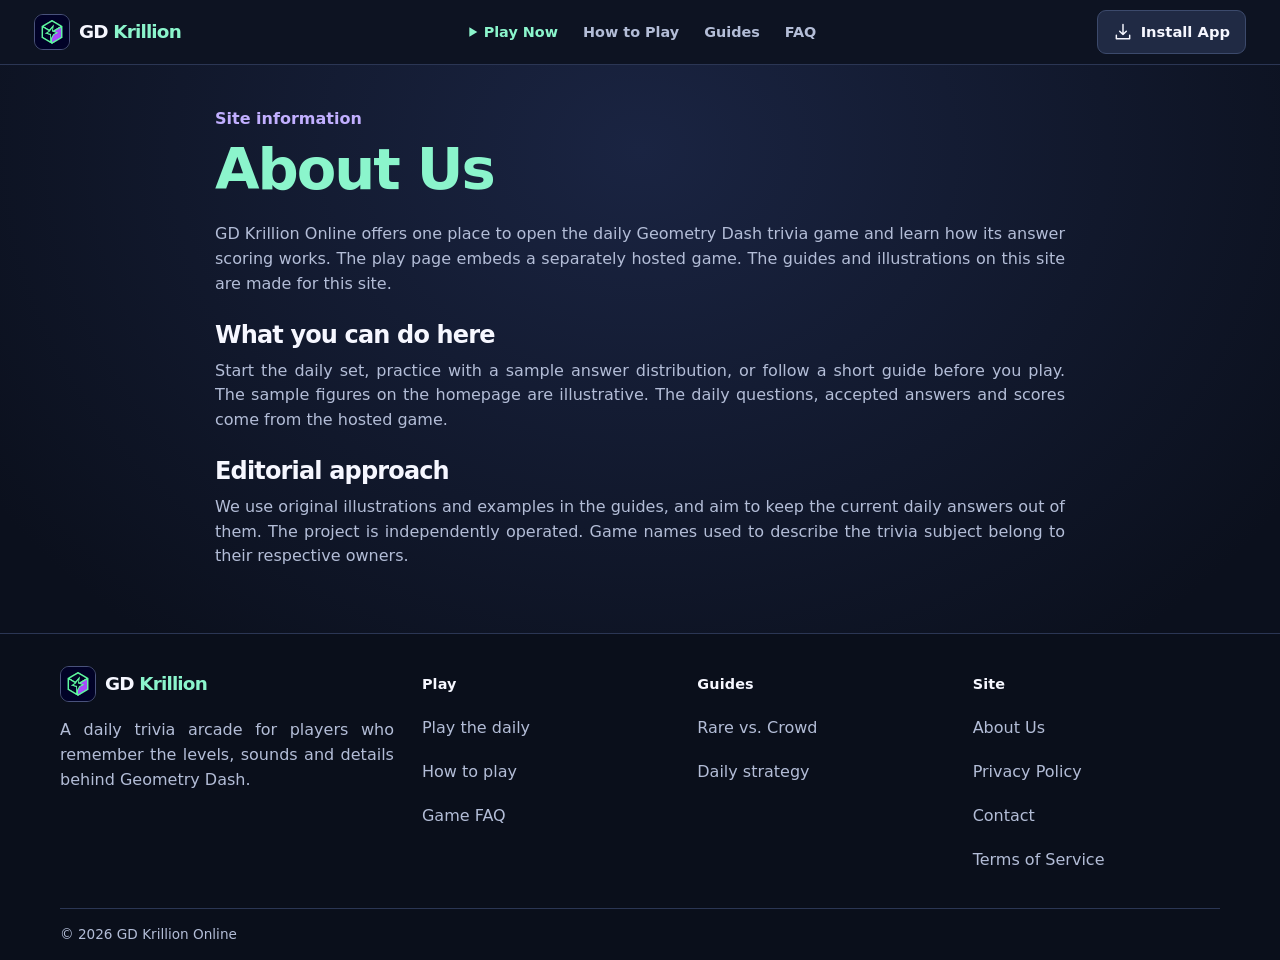
==== about/index.html @ fb990bb6 "first commit" ====
<!doctype html>
<html lang="en">
<head>
  <meta charset="utf-8">
  <meta name="viewport" content="width=device-width, initial-scale=1">
  <meta name="theme-color" content="#0b101d">
  <title>About GD Krillion Online</title>
  <meta name="description" content="Learn about GD Krillion Online, its daily Geometry Dash trivia play page, and its independent spoiler-free guides.">
  <link rel="canonical" href="https://gdkrillion.online/about/">
  <meta property="og:type" content="website"><meta property="og:site_name" content="GD Krillion">
  <meta property="og:title" content="About GD Krillion Online"><meta property="og:description" content="Learn about GD Krillion Online, its daily Geometry Dash trivia play page, and its independent spoiler-free guides.">
  <meta property="og:url" content="https://gdkrillion.online/about/"><meta property="og:image" content="https://gdkrillion.online/images/gd-krillion-cover.webp">
  <meta name="twitter:card" content="summary_large_image"><meta name="twitter:title" content="About GD Krillion Online">
  <meta name="twitter:description" content="Learn about GD Krillion Online, its daily Geometry Dash trivia play page, and its independent spoiler-free guides."><meta name="twitter:image" content="https://gdkrillion.online/images/gd-krillion-cover.webp">
  <link rel="stylesheet" href="/assets/site.css?v=703cd724bf72">
  <link rel="icon" type="image/png" sizes="48x48" href="/images/gd-krillion-favicon.png">
  <link rel="apple-touch-icon" href="/images/gd-krillion-app-192.png">
  <link rel="manifest" href="/site.webmanifest">
  <script defer data-domain="gdkrillion.online" data-api="https://data.1back.link/api/send" src="https://data.1back.link/js/app.js"></script>
  <script type="module" src="/assets/site.js?v=27f0935bd9c5"></script>
</head>
<body>
  <a class="skip" href="#main">Skip to content</a><header class="header">
    <div class="header-inner"><a href="/" class="brand"><img class="logo" src="/images/gd-krillion-logo.webp" width="36" height="36" alt=""><span>GD <strong>Krillion</strong></span></a>
      <nav aria-label="Main navigation">
        <a class="play-link" href="/#play"><svg viewBox="0 0 24 24" width="20" height="20" fill="none" stroke="currentColor" stroke-width="1.75" stroke-linecap="round" stroke-linejoin="round" aria-hidden="true"><path d="m8 5 12 7-12 7z" fill="currentColor" stroke="none"/></svg> Play Now</a>
        <a href="/#how-to-play">How to Play</a><a href="/#guides">Guides</a><a href="/#faq">FAQ</a>
      </nav>
      <button class="install-button button" type="button" id="install-app"><svg viewBox="0 0 24 24" width="20" height="20" fill="none" stroke="currentColor" stroke-width="1.75" stroke-linecap="round" stroke-linejoin="round" aria-hidden="true"><path d="M12 3v12m-4-4 4 4 4-4M4 16v4h16v-4"/></svg> Install App</button>
    </div></header>
  <main id="main"><article class="wrap article prose">
  <div class="article-heading"><p class="kicker">Site information</p><h1>About Us</h1></div><p>GD Krillion Online offers one place to open the daily Geometry Dash trivia game and learn how its answer scoring works. The play page embeds a separately hosted game. The guides and illustrations on this site are made for this site.</p>
   <h2>What you can do here</h2><p>Start the daily set, practice with a sample answer distribution, or follow a short guide before you play. The sample figures on the homepage are illustrative. The daily questions, accepted answers and scores come from the hosted game.</p>
   <h2>Editorial approach</h2><p>We use original illustrations and examples in the guides, and aim to keep the current daily answers out of them. The project is independently operated. Game names used to describe the trivia subject belong to their respective owners.</p>
</article></main>
  <footer class="footer"><div class="wrap footer-inner">
    <div class="footer-brand"><a href="/" class="brand"><img class="logo" src="/images/gd-krillion-logo.webp" width="36" height="36" alt=""><span>GD <strong>Krillion</strong></span></a><p>A daily trivia arcade for players who remember the levels, sounds and details behind Geometry Dash.</p></div>
    <nav aria-label="Game"><h2>Play</h2><a href="/#play">Play the daily</a><a href="/#how-to-play">How to play</a><a href="/#faq">Game FAQ</a></nav>
    <nav aria-label="Guides"><h2>Guides</h2><a href="/guides/rare-vs-crowd/">Rare vs. Crowd</a><a href="/guides/daily-strategy/">Daily strategy</a></nav>
    <nav aria-label="Website information"><h2>Site</h2><a href="/about/">About Us</a><a href="/privacy-policy/">Privacy Policy</a><a href="/contact/">Contact</a><a href="/terms/">Terms of Service</a></nav>
    <div class="copyright">© 2026 GD Krillion Online</div>
  </div></footer>
  <dialog id="site-dialog" aria-labelledby="dialog-title">
    <form method="dialog"><button class="dialog-close" type="submit" aria-label="Close dialog" title="Close"><svg viewBox="0 0 24 24" width="20" height="20" fill="none" stroke="currentColor" stroke-width="1.75" stroke-linecap="round" stroke-linejoin="round" aria-hidden="true"><path d="m6 6 12 12M18 6 6 18"/></svg></button></form>
    <h2 id="dialog-title">Install GD Krillion</h2>
    <p id="install-help">Open your browser menu and choose Install or Add to Home Screen when available. You can also bookmark the site for your next daily set.</p>
    <button class="button primary" type="button" id="native-install" hidden><svg viewBox="0 0 24 24" width="20" height="20" fill="none" stroke="currentColor" stroke-width="1.75" stroke-linecap="round" stroke-linejoin="round" aria-hidden="true"><path d="M12 3v12m-4-4 4 4 4-4M4 16v4h16v-4"/></svg> Install now</button>
    <button class="button subtle" type="button" id="copy-link"><svg viewBox="0 0 24 24" width="20" height="20" fill="none" stroke="currentColor" stroke-width="1.75" stroke-linecap="round" stroke-linejoin="round" aria-hidden="true"><rect x="8" y="8" width="12" height="12" rx="2"/><path d="M16 8V6a2 2 0 0 0-2-2H6a2 2 0 0 0-2 2v8a2 2 0 0 0 2 2h2"/></svg> Copy site link</button>
    <label class="copy-fallback" id="copy-fallback" hidden>Site link <input type="url" readonly value="https://gdkrillion.online/"></label>
    <p class="dialog-status" id="dialog-status" role="status"></p>
  </dialog>
</body>
</html>
---- assets/site.css ----
:root {
  color-scheme: dark;
  --bg: #0b101d;
  --panel: #121a2d;
  --panel-deep: #0d1426;
  --line: #2b3654;
  --text: #f6f7ff;
  --muted: #b3bdd7;
  --mint: #8bf5cc;
  --violet: #c1afff;
  --space: clamp(12px, 3vw, 34px);
  --radius: 16px;
  font-family: Inter, "Segoe UI", system-ui, sans-serif;
  background: var(--bg);
  color: var(--text);
  scroll-behavior: smooth;
  scroll-padding-top: 18px;
}
*, *::before, *::after { box-sizing: border-box; }
body { margin: 0; font-size: 1rem; line-height: 1.55; }
main { min-height: 55vh; background: radial-gradient(ellipse 780px 630px at 50% 85px, #1a2442 0%, transparent 100%); }
a { color: inherit; text-decoration: none; }
button, input { font: inherit; }
button { cursor: pointer; }
button:disabled { cursor: default; opacity: .42; }
img { display: block; max-width: 100%; }
svg { flex: none; vertical-align: middle; }
[hidden] { display: none !important; }
:focus-visible { outline: 3px solid var(--mint); outline-offset: 3px; }
p, figcaption { text-align: justify; text-align-last: start; overflow-wrap: break-word; }
p { color: var(--muted); margin: 0 0 1em; }
p:last-child { margin-bottom: 0; }
h1, h2, h3 { margin: 0; line-height: 1.12; letter-spacing: -.035em; }
h2 { font-size: clamp(1.55rem, 3vw, 2.2rem); }
h3 { font-size: 1.22rem; }
.wrap { max-width: 1160px; width: calc(100% - 2 * var(--space)); margin-inline: auto; }
.skip { position: absolute; left: 16px; top: 8px; transform: translateY(-180%); z-index: 5; padding: 10px; background: var(--bg); }
.skip:focus { transform: none; }

.header { border-bottom: 1px solid var(--line); background: #0d1322; }
.header-inner {
  display: grid; grid-template-columns: 1fr auto 1fr; align-items: center;
  width: calc(100% - 2 * var(--space)); max-width: 1230px; min-height: 64px; margin: auto; gap: 16px;
}
.brand { display: inline-flex; gap: 9px; align-items: center; width: fit-content; min-height: 44px; white-space: nowrap; font-weight: 800; letter-spacing: -.045em; font-size: 1.15rem; }
.brand strong { color: var(--mint); }
.logo { width: 36px; height: 36px; border-radius: 9px; border: 1px solid #49527b; }
.header nav { display: flex; align-items: center; justify-content: center; gap: 5px; }
.header nav a { display: inline-flex; min-height: 44px; align-items: center; justify-content: center; gap: 4px; padding: 0 10px; color: var(--muted); font-size: .9rem; font-weight: 650; white-space: nowrap; }
.header nav a:hover { color: var(--text); }
.header nav .play-link { color: var(--mint); animation: play-more-bounce 1s ease-in-out infinite both; }
.header nav .play-link svg { width: 16px; height: 16px; }
@keyframes play-more-bounce {
  0%, 100% { transform: translate3d(0, 0, 0); }
  40% { transform: translate3d(0, -8px, 0); }
  58% { transform: translate3d(0, -3px, 0); }
}
.button { display: inline-flex; min-height: 44px; align-items: center; justify-content: center; gap: 8px; border: 1px solid transparent; border-radius: 9px; padding: 8px 15px; font-weight: 750; font-size: .92rem; text-align: center; }
.button:hover { filter: brightness(1.12); }
.primary { color: #102820; background: var(--mint); border-color: #b3ffe4; }
.subtle, .install-button { color: var(--text); background: #202a44; border-color: #3c4a6c; }
.install-button { justify-self: end; }

.game-shell { width: min(calc(100% - 2 * var(--space)), 1080px, max(790px, calc((100svh - 205px) * 16 / 9))); margin-inline: auto; padding-top: 14px; }
.game-heading { display: flex; align-items: center; justify-content: space-between; gap: 8px 18px; margin-bottom: 10px; }
.game-heading h1 { font-size: clamp(1.85rem, 4.3vw, 3.1rem); font-weight: 900; letter-spacing: -.075em; }
.game-heading h1 span { color: var(--mint); text-shadow: 0 2px 22px #62ffba44; }
.game-heading p { margin: 3px 0 0; font-size: .91rem; }
.tools { display: grid; grid-auto-flow: column; grid-auto-columns: 44px; gap: 6px; justify-content: end; }
.tool { display: grid; width: 44px; height: 44px; place-items: center; background: #182239; border: 1px solid var(--line); color: var(--text); border-radius: 9px; padding: 0; }
.tool:not(:disabled):hover { background: #2b3857; color: var(--mint); }
.stage { position: relative; aspect-ratio: 16 / 9; overflow: hidden; isolation: isolate; border: 1px solid #526187; border-radius: 14px; background: #090d1a; box-shadow: 0 22px 55px #04061280; }
.cover, .cover-art, #embed-slot, .stage iframe { position: absolute; inset: 0; width: 100%; height: 100%; }
.cover { z-index: 1; display: grid; place-items: center; }
.cover-art { object-fit: cover; z-index: -2; }
.cover::before { content: ""; position: absolute; inset: 0; background: radial-gradient(ellipse at center, #090c1eac 0%, #0e153b29 61%, #080c17a8 100%); z-index: -1; }
.cover-center { display: grid; justify-items: center; gap: 10px; padding: 12px; text-align: center; }
.cover-label { display: flex; gap: 6px; align-items: center; padding: 3px 9px; border: 1px solid #ffffff3e; border-radius: 50px; background: #141b33dc; font-size: .8rem; font-weight: 700; }
.cover-label svg { width: 14px; height: 14px; color: var(--mint); }
.start { min-height: 56px; min-width: 146px; padding-inline: 20px; box-shadow: 0 8px 35px #5bf8b65c; font-size: 1.08rem; }
.cover-note { color: white; font-size: .8rem; }
.stage iframe { border: 0; }
.is-expanded .stage { border-radius: 0; border: 0; }
.game-shell:fullscreen, .game-shell.is-expanded { width: 100%; max-width: none; height: 100%; max-height: none; display: flex; flex-direction: column; align-items: center; background: var(--bg); padding: 5px 12px; }
.game-shell.is-expanded:not(:fullscreen) { position: fixed; inset: 0; z-index: 10; overflow: auto; }
body.game-expanded { overflow: hidden; }
.game-shell.is-expanded .game-heading { align-self: stretch; }
.game-shell.is-expanded .stage { width: min(100%, max(240px, calc((100dvh - 135px) * 16 / 9))); flex: none; }
.game-shell.is-expanded .game-heading h1 { font-size: 1.5rem; }
.game-shell.is-expanded .game-heading p, .game-shell.is-expanded .game-meta { display: none; }
.game-meta { display: flex; flex-wrap: wrap; justify-content: space-between; gap: 4px 10px; padding: 10px 2px 3px; font-size: .84rem; color: var(--muted); }
.game-meta span { display: inline-flex; align-items: center; gap: 6px; }
.game-meta svg { width: 16px; height: 16px; color: var(--violet); }
.game-feedback { display: flex; align-items: center; flex-wrap: wrap; gap: 8px 14px; }
.game-feedback p { margin: 0; }
.game-feedback:has(p:empty) { display: none; }

.content-sections { display: grid; gap: clamp(38px, 6vw, 76px); padding-block: clamp(34px, 5vw, 62px) 70px; }
.section-heading { margin-bottom: 18px; }
.section-heading p { margin-top: 8px; }
.panel { border: 1px solid var(--line); border-radius: var(--radius); background: var(--panel); min-width: 0; overflow: hidden; }
.step-grid, .mode-grid, .guide-grid { display: grid; gap: 14px; }
.step-grid { grid-template-columns: repeat(3, minmax(0, 1fr)); }
.mode-grid, .guide-grid { grid-template-columns: repeat(2, minmax(0, 1fr)); }
.step, .guide-card { display: grid; grid-template-rows: auto auto 1fr; align-items: start; gap: 9px; padding: clamp(14px, 2.2vw, 24px); }
.step > svg, .guide-card > svg, .mode-content > svg { color: var(--mint); }
.guide-card .button { width: 100%; margin-top: 5px; }
.mode-content { display: grid; grid-template-columns: auto 1fr; align-items: center; gap: 10px; padding: 14px clamp(14px, 2.2vw, 24px) 22px; }
.mode-content > p { grid-column: 1 / -1; }
.crowd .mode-content > svg { color: var(--violet); }
.art { margin: 0; min-width: 0; }
.art img { width: 100%; height: auto; aspect-ratio: 3 / 2; object-fit: cover; background: var(--panel-deep); }
.mode .art img { aspect-ratio: 2 / 1; }
figcaption { color: var(--muted); font-size: .82rem; padding: 8px clamp(14px, 2.2vw, 24px); }
.practice { display: grid; grid-template-columns: 1fr 1fr; gap: 22px; padding: clamp(14px, 2.2vw, 24px); margin-top: 14px; background: var(--panel-deep); }
.practice h3, .topic-copy h2, .return-panel h2 { margin-bottom: 9px; }
.mode-picker { border: 0; padding: 0; margin: 0; display: grid; grid-template-columns: repeat(2, minmax(0, 1fr)); gap: 8px; min-width: 0; }
.mode-picker legend { margin-bottom: 7px; color: var(--muted); font-size: .86rem; }
.mode-picker label { position: relative; cursor: pointer; }
.mode-picker input { position: absolute; opacity: 0; }
.mode-picker span { display: flex; justify-content: center; align-items: center; gap: 6px; min-height: 44px; border: 1px solid var(--line); border-radius: 9px; padding: 6px; }
.mode-picker :checked + span { color: var(--mint); background: #202a44; border-color: currentColor; }
.mode-picker [value="crowd"]:checked + span { color: var(--violet); }
.mode-picker :focus-visible + span { outline: 3px solid var(--mint); outline-offset: 3px; }
.sample-output { border: 1px solid var(--line); border-radius: 11px; padding: 13px; background: var(--panel); }
.sample-output p { margin-bottom: 8px; }
.sample-output ol { margin: 0; padding-inline-start: 24px; }
.sample-output li { padding: 4px 0 4px 4px; border-top: 1px solid var(--line); }
.sample-output li > span:last-child { float: right; color: var(--muted); }
.topic-feature, .return-panel { display: grid; grid-template-columns: 1fr 1fr; align-items: center; }
.topic-copy, .return-panel, .strategy { padding: clamp(14px, 2.6vw, 28px); }
.topic-feature > .art { align-self: start; }
.strategy-grid { display: grid; grid-template-columns: repeat(2, minmax(0, 1fr)); gap: clamp(14px, 2.2vw, 26px); }
.strategy-grid h3 { margin-bottom: 8px; }
.return-panel { grid-template-columns: minmax(0, 1fr) minmax(140px, 215px); gap: 24px; background: linear-gradient(110deg, #17223b, #132735); }
.stack-actions { display: grid; gap: 8px; }
.faq-list { display: grid; gap: 8px; }
details { border: 1px solid var(--line); border-radius: 10px; background: var(--panel); }
summary { list-style: none; display: flex; align-items: center; justify-content: space-between; gap: 12px; min-height: 48px; padding: 12px 16px; cursor: pointer; font-weight: 680; }
summary::-webkit-details-marker { display: none; }
summary svg { color: var(--mint); }
details[open] summary svg { transform: rotate(45deg); }
details > p { padding: 0 16px 16px; }
.article { max-width: 850px; padding-block: 42px 64px; }
.article-heading { margin-bottom: 20px; }
.article h1 { font-size: clamp(2.1rem, 7vw, 3.6rem); color: var(--mint); }
.article h2 { margin: 25px 0 10px; font-size: 1.5rem; }
.article .art { margin-bottom: 22px; border: 1px solid var(--line); overflow: hidden; border-radius: var(--radius); }
.article .art img { aspect-ratio: 2 / 1; }
.article p a { color: var(--mint); text-decoration: underline; text-underline-offset: 3px; }
.article-actions { margin-top: 22px; display: grid; grid-template-columns: repeat(2, minmax(0, 1fr)); gap: 10px; }
.kicker { color: var(--violet); font-weight: 700; margin-bottom: 6px; }

.footer { background: #0a0f1b; border-top: 1px solid var(--line); }
.footer-inner { display: grid; grid-template-columns: minmax(220px, 1.35fr) repeat(3, minmax(0, 1fr)); gap: 26px 28px; padding-top: 28px; }
.footer-brand p { margin-top: 8px; }
.footer nav { display: grid; align-content: start; }
.footer nav h2 { display: flex; align-items: center; min-height: 44px; font-size: .9rem; letter-spacing: .01em; }
.footer nav a { display: flex; align-items: center; min-height: 44px; color: var(--muted); }
.footer nav a:hover { color: var(--mint); }
.copyright { grid-column: 1 / -1; border-top: 1px solid var(--line); padding: 15px 0; color: var(--muted); font-size: .85rem; }

dialog { position: fixed; width: min(calc(100% - 28px), 460px); padding: 22px; border: 1px solid #536182; border-radius: 14px; background: var(--panel); color: var(--text); }
dialog::backdrop { background: #03060dcc; }
dialog h2 { font-size: 1.55rem; margin: 0 27px 12px 0; }
dialog .button { width: 100%; margin-bottom: 8px; }
.dialog-close { position: absolute; top: 8px; right: 8px; display: grid; place-items: center; width: 32px; height: 32px; padding: 0; border: 0; border-radius: 50%; color: var(--text); background: transparent; }
.dialog-close:hover { background: #ffffff20; }
.dialog-close svg { width: 16px; height: 16px; }
.copy-fallback { display: grid; gap: 3px; }
.copy-fallback input { width: 100%; padding: 8px; }
.dialog-status:empty { display: none; }

@media (max-width: 900px) {
  .footer-inner { grid-template-columns: repeat(3, minmax(0, 1fr)); }
  .footer-brand { grid-column: 1 / -1; }
}
@media (max-width: 720px) {
  .header-inner { grid-template-columns: 1fr auto; gap: 0 8px; padding-top: 4px; }
  .header nav { grid-row: 2; grid-column: 1 / -1; display: grid; grid-template-columns: repeat(4, minmax(0, 1fr)); gap: 0; border-top: 1px solid #242e48; }
  .header nav a { padding-inline: 2px; font-size: .8rem; }
  .game-heading { flex-wrap: wrap; }
  .step-grid { grid-template-columns: 1fr; }
  .topic-feature { grid-template-columns: 1fr; }
  .footer-inner { column-gap: 12px; }
}
@media (max-width: 520px) {
  .footer-inner { grid-template-columns: 1fr; row-gap: 12px; }
}
@media (max-width: 510px) {
  .mode-grid, .practice, .guide-grid, .return-panel, .article-actions, .strategy-grid { grid-template-columns: 1fr; }
  .game-heading > div:first-child { flex-basis: 100%; }
  .game-heading .tools { margin-inline-start: auto; }
  .game-heading { gap: 4px; }
  .game-heading p, .game-meta { font-size: .78rem; }
  .game-meta { justify-content: start; }
  .game-shell.is-expanded .game-heading > div:first-child { flex-basis: auto; }
  .mode .art img { aspect-ratio: 3 / 2; }
}
@media (prefers-reduced-motion: reduce) {
  :root { scroll-behavior: auto; }
  .header nav .play-link { animation: none; }
}
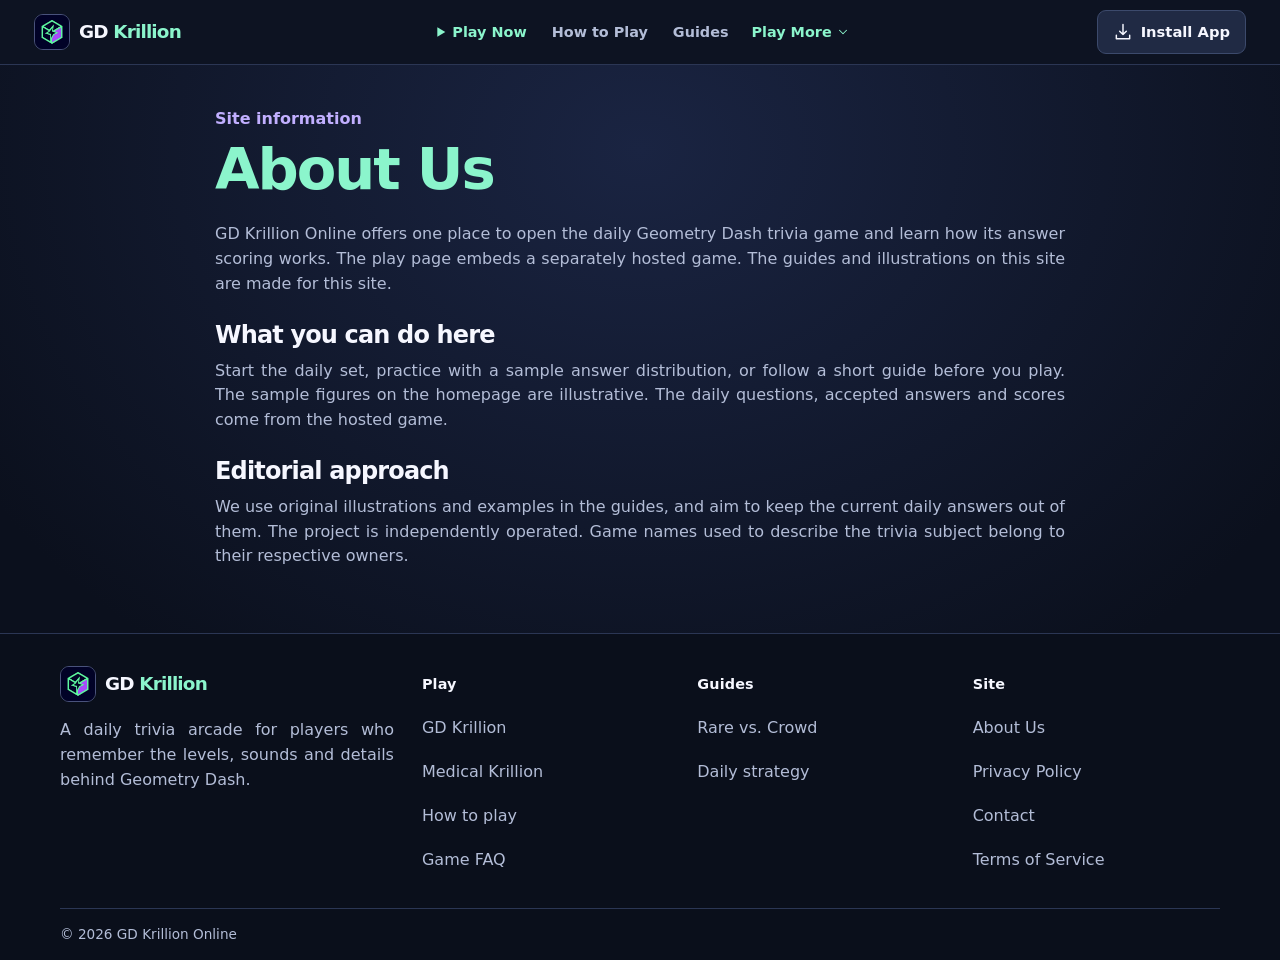
==== commit 5234888f: "add medical game" ====
--- a/about/index.html
+++ b/about/index.html
@@ -12,19 +12,23 @@
   <meta property="og:url" content="https://gdkrillion.online/about/"><meta property="og:image" content="https://gdkrillion.online/images/gd-krillion-cover.webp">
   <meta name="twitter:card" content="summary_large_image"><meta name="twitter:title" content="About GD Krillion Online">
   <meta name="twitter:description" content="Learn about GD Krillion Online, its daily Geometry Dash trivia play page, and its independent spoiler-free guides."><meta name="twitter:image" content="https://gdkrillion.online/images/gd-krillion-cover.webp">
-  <link rel="stylesheet" href="/assets/site.css?v=703cd724bf72">
+  <link rel="stylesheet" href="/assets/site.css?v=b83ef47ced6d">
   <link rel="icon" type="image/png" sizes="48x48" href="/images/gd-krillion-favicon.png">
   <link rel="apple-touch-icon" href="/images/gd-krillion-app-192.png">
   <link rel="manifest" href="/site.webmanifest">
   <script defer data-domain="gdkrillion.online" data-api="https://data.1back.link/api/send" src="https://data.1back.link/js/app.js"></script>
-  <script type="module" src="/assets/site.js?v=27f0935bd9c5"></script>
+  <script type="module" src="/assets/site.js?v=7d11100deab9"></script>
 </head>
 <body>
   <a class="skip" href="#main">Skip to content</a><header class="header">
     <div class="header-inner"><a href="/" class="brand"><img class="logo" src="/images/gd-krillion-logo.webp" width="36" height="36" alt=""><span>GD <strong>Krillion</strong></span></a>
       <nav aria-label="Main navigation">
         <a class="play-link" href="/#play"><svg viewBox="0 0 24 24" width="20" height="20" fill="none" stroke="currentColor" stroke-width="1.75" stroke-linecap="round" stroke-linejoin="round" aria-hidden="true"><path d="m8 5 12 7-12 7z" fill="currentColor" stroke="none"/></svg> Play Now</a>
-        <a href="/#how-to-play">How to Play</a><a href="/#guides">Guides</a><a href="/#faq">FAQ</a>
+        <a href="/#how-to-play">How to Play</a><a href="/#guides">Guides</a>
+        <details class="play-more" id="play-more">
+          <summary>Play More <svg viewBox="0 0 24 24" width="20" height="20" fill="none" stroke="currentColor" stroke-width="1.75" stroke-linecap="round" stroke-linejoin="round" aria-hidden="true"><path d="m6 9 6 6 6-6"/></svg></summary>
+          <div class="play-more-links"><a href="/#play"><svg viewBox="0 0 24 24" width="20" height="20" fill="none" stroke="currentColor" stroke-width="1.75" stroke-linecap="round" stroke-linejoin="round" aria-hidden="true"><path d="m8 5 12 7-12 7z" fill="currentColor" stroke="none"/></svg> GD Krillion</a><a href="/medical-krillion/"><svg viewBox="0 0 24 24" width="20" height="20" fill="none" stroke="currentColor" stroke-width="1.75" stroke-linecap="round" stroke-linejoin="round" aria-hidden="true"><path d="m8 5 12 7-12 7z" fill="currentColor" stroke="none"/></svg> Medical Krillion</a></div>
+        </details>
       </nav>
       <button class="install-button button" type="button" id="install-app"><svg viewBox="0 0 24 24" width="20" height="20" fill="none" stroke="currentColor" stroke-width="1.75" stroke-linecap="round" stroke-linejoin="round" aria-hidden="true"><path d="M12 3v12m-4-4 4 4 4-4M4 16v4h16v-4"/></svg> Install App</button>
     </div></header>
@@ -35,7 +39,7 @@
 </article></main>
   <footer class="footer"><div class="wrap footer-inner">
     <div class="footer-brand"><a href="/" class="brand"><img class="logo" src="/images/gd-krillion-logo.webp" width="36" height="36" alt=""><span>GD <strong>Krillion</strong></span></a><p>A daily trivia arcade for players who remember the levels, sounds and details behind Geometry Dash.</p></div>
-    <nav aria-label="Game"><h2>Play</h2><a href="/#play">Play the daily</a><a href="/#how-to-play">How to play</a><a href="/#faq">Game FAQ</a></nav>
+    <nav aria-label="Game"><h2>Play</h2><a href="/#play">GD Krillion</a><a href="/medical-krillion/">Medical Krillion</a><a href="/#how-to-play">How to play</a><a href="/#faq">Game FAQ</a></nav>
     <nav aria-label="Guides"><h2>Guides</h2><a href="/guides/rare-vs-crowd/">Rare vs. Crowd</a><a href="/guides/daily-strategy/">Daily strategy</a></nav>
     <nav aria-label="Website information"><h2>Site</h2><a href="/about/">About Us</a><a href="/privacy-policy/">Privacy Policy</a><a href="/contact/">Contact</a><a href="/terms/">Terms of Service</a></nav>
     <div class="copyright">© 2026 GD Krillion Online</div>
--- a/assets/site.css
+++ b/assets/site.css
@@ -48,6 +48,14 @@
 .header nav { display: flex; align-items: center; justify-content: center; gap: 5px; }
 .header nav a { display: inline-flex; min-height: 44px; align-items: center; justify-content: center; gap: 4px; padding: 0 10px; color: var(--muted); font-size: .9rem; font-weight: 650; white-space: nowrap; }
 .header nav a:hover { color: var(--text); }
+.play-more { position: relative; min-width: 0; border: 0; border-radius: 0; background: transparent; }
+.play-more > summary { justify-content: center; gap: 4px; min-height: 44px; padding: 0 8px; color: var(--mint); white-space: nowrap; font-size: .9rem; }
+.play-more > summary svg { width: 14px; height: 14px; }
+.play-more[open] > summary svg { transform: rotate(180deg); }
+.play-more-links { position: absolute; z-index: 4; top: 100%; right: 0; min-width: 186px; padding: 4px; border: 1px solid var(--line); border-radius: 10px; background: var(--panel-deep); box-shadow: 0 12px 26px #040612aa; }
+.header nav .play-more-links a { display: flex; justify-content: flex-start; gap: 8px; border-radius: 6px; }
+.play-more-links a:hover, .play-more-links a:focus-visible { background: var(--panel); }
+.play-more-links svg { width: 16px; height: 16px; color: var(--mint); }
 .header nav .play-link { color: var(--mint); animation: play-more-bounce 1s ease-in-out infinite both; }
 .header nav .play-link svg { width: 16px; height: 16px; }
 @keyframes play-more-bounce {
@@ -60,6 +68,28 @@
 .primary { color: #102820; background: var(--mint); border-color: #b3ffe4; }
 .subtle, .install-button { color: var(--text); background: #202a44; border-color: #3c4a6c; }
 .install-button { justify-self: end; }
+
+.sr-only { position: absolute; width: 1px; height: 1px; padding: 0; margin: -1px; overflow: hidden; clip-path: inset(50%); white-space: nowrap; }
+.updates { background: var(--panel-deep); border-bottom: 1px solid var(--line); }
+.updates-inner { display: grid; grid-template-columns: auto minmax(0, 1fr) auto; align-items: center; gap: 10px; }
+.updates-label { color: var(--violet); font-weight: 750; font-size: .82rem; }
+.updates-window { position: relative; min-width: 0; overflow: hidden; scrollbar-width: none; container-type: inline-size; }
+.updates-window::-webkit-scrollbar { display: none; }
+.updates-track { display: flex; width: max-content; animation: updates-loop 100s linear infinite; will-change: transform; }
+.updates-group { display: flex; flex-shrink: 0; flex-wrap: nowrap; min-width: 100cqi; }
+.updates-group a { display: flex; flex: 1 0 auto; align-items: center; gap: 8px; min-height: 44px; padding-inline: 12px; white-space: nowrap; font-size: .83rem; }
+.updates-group a strong { color: var(--mint); }
+.updates-group a span { color: var(--muted); }
+.updates-group a:is(:hover, :focus-visible) { outline-offset: -3px; text-decoration: underline; }
+.updates-focus { display: none; position: absolute; inset: 0; padding-inline: 12px; overflow: hidden; background: var(--panel-deep); color: var(--mint); line-height: 44px; font-size: .83rem; text-overflow: ellipsis; white-space: nowrap; outline: 2px solid var(--mint); outline-offset: -3px; pointer-events: none; }
+.updates-window:has(a:focus-visible) .updates-focus:not(:empty) { display: block; }
+.updates .tool { border: 0; background: transparent; }
+.updates-paused .updates-track,
+.updates-window:has(a:hover, a:focus-visible) .updates-track { animation-play-state: paused; }
+@keyframes updates-loop {
+  0%, 4% { transform: translate3d(0, 0, 0); }
+  100% { transform: translate3d(-50%, 0, 0); }
+}
 
 .game-shell { width: min(calc(100% - 2 * var(--space)), 1080px, max(790px, calc((100svh - 205px) * 16 / 9))); margin-inline: auto; padding-top: 14px; }
 .game-heading { display: flex; align-items: center; justify-content: space-between; gap: 8px 18px; margin-bottom: 10px; }
@@ -96,9 +126,28 @@
 .game-feedback:has(p:empty) { display: none; }
 
 .content-sections { display: grid; gap: clamp(38px, 6vw, 76px); padding-block: clamp(34px, 5vw, 62px) 70px; }
+.content-sections:has(> .game-library:first-child) { padding-top: clamp(20px, 2.4vw, 34px); }
 .section-heading { margin-bottom: 18px; }
 .section-heading p { margin-top: 8px; }
 .panel { border: 1px solid var(--line); border-radius: var(--radius); background: var(--panel); min-width: 0; overflow: hidden; }
+.game-card-grid { display: grid; grid-template-columns: repeat(2, minmax(0, 1fr)); gap: 14px; }
+.game-card { display: grid; grid-template-columns: minmax(0, 2fr) minmax(0, 3fr); align-items: center; }
+.game-card img { width: 100%; height: 100%; min-height: 0; aspect-ratio: 16 / 9; object-fit: cover; }
+.game-card-copy { display: grid; grid-template-rows: auto 1fr auto; align-self: stretch; gap: 8px; padding: clamp(10px, 1.5vw, 17px); }
+.game-card-copy p { margin: 0; font-size: .9rem; }
+.game-card-copy .button { width: 100%; }
+.medical-jumps { display: grid; grid-template-columns: repeat(3, minmax(0, 1fr)); gap: 9px; }
+.medical-jumps.article-actions { grid-template-columns: repeat(2, minmax(0, 1fr)); margin: 0; }
+.medical-drill { display: grid; grid-template-columns: 1fr 1fr; gap: 20px; padding: clamp(14px, 2.2vw, 24px); }
+.medical-drill h2, .medical-copy h3 { margin-bottom: 10px; }
+.medical-drill .article-actions { margin-block: 14px; }
+.drill-answers { grid-template-columns: repeat(3, minmax(0, 1fr)); margin-top: 8px; }
+.medical-feature { display: grid; grid-template-columns: minmax(0, 2fr) minmax(0, 3fr); align-items: start; margin-bottom: 14px; }
+.medical-art { padding: clamp(10px, 1.8vw, 22px); padding-bottom: 0; }
+.medical-art img { aspect-ratio: 16 / 9; border-radius: 9px; }
+.medical-art figcaption { padding: 8px 0; }
+.medical-copy { padding: clamp(14px, 2.2vw, 24px); }
+.medical-article-grid { display: grid; grid-template-columns: repeat(2, minmax(0, 1fr)); gap: 14px; }
 .step-grid, .mode-grid, .guide-grid { display: grid; gap: 14px; }
 .step-grid { grid-template-columns: repeat(3, minmax(0, 1fr)); }
 .mode-grid, .guide-grid { grid-template-columns: repeat(2, minmax(0, 1fr)); }
@@ -175,10 +224,16 @@
   .footer-inner { grid-template-columns: repeat(3, minmax(0, 1fr)); }
   .footer-brand { grid-column: 1 / -1; }
 }
+@media (max-width: 790px) {
+  .game-card-grid, .medical-feature { grid-template-columns: 1fr; }
+  .medical-art { padding-inline: clamp(14px, 2.2vw, 24px); }
+}
 @media (max-width: 720px) {
   .header-inner { grid-template-columns: 1fr auto; gap: 0 8px; padding-top: 4px; }
   .header nav { grid-row: 2; grid-column: 1 / -1; display: grid; grid-template-columns: repeat(4, minmax(0, 1fr)); gap: 0; border-top: 1px solid #242e48; }
   .header nav a { padding-inline: 2px; font-size: .8rem; }
+  .play-more > summary { padding-inline: 0; font-size: .8rem; }
+  .play-more > summary svg { width: 12px; height: 12px; }
   .game-heading { flex-wrap: wrap; }
   .step-grid { grid-template-columns: 1fr; }
   .topic-feature { grid-template-columns: 1fr; }
@@ -186,6 +241,12 @@
 }
 @media (max-width: 520px) {
   .footer-inner { grid-template-columns: 1fr; row-gap: 12px; }
+  .updates-inner { grid-template-columns: minmax(0, 1fr) auto; }
+  .updates-label { display: none; }
+  .medical-drill, .medical-article-grid { grid-template-columns: 1fr; }
+  .medical-jumps .button { padding: 6px; font-size: .8rem; }
+  .medical-jumps .button svg { width: 16px; height: 16px; }
+  .game-card { grid-template-columns: minmax(0, 1fr) minmax(0, 2fr); }
 }
 @media (max-width: 510px) {
   .mode-grid, .practice, .guide-grid, .return-panel, .article-actions, .strategy-grid { grid-template-columns: 1fr; }
